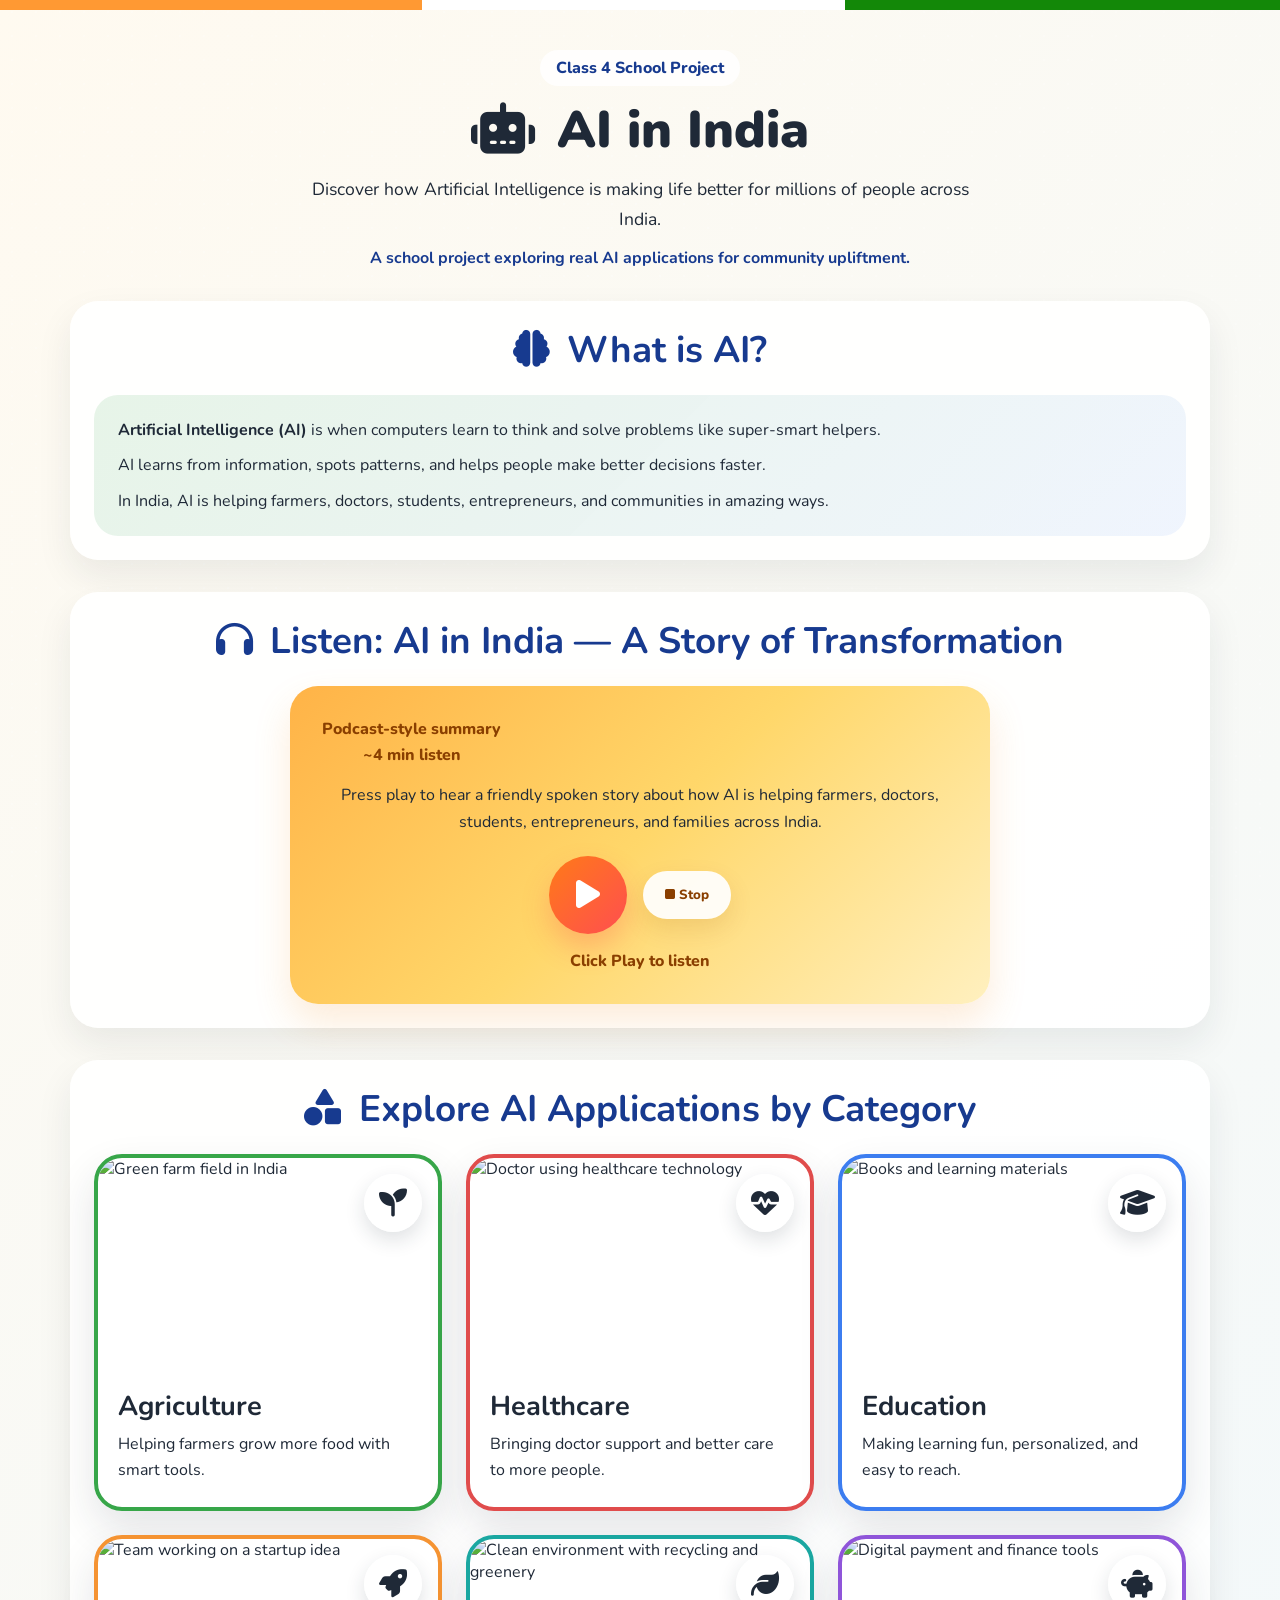
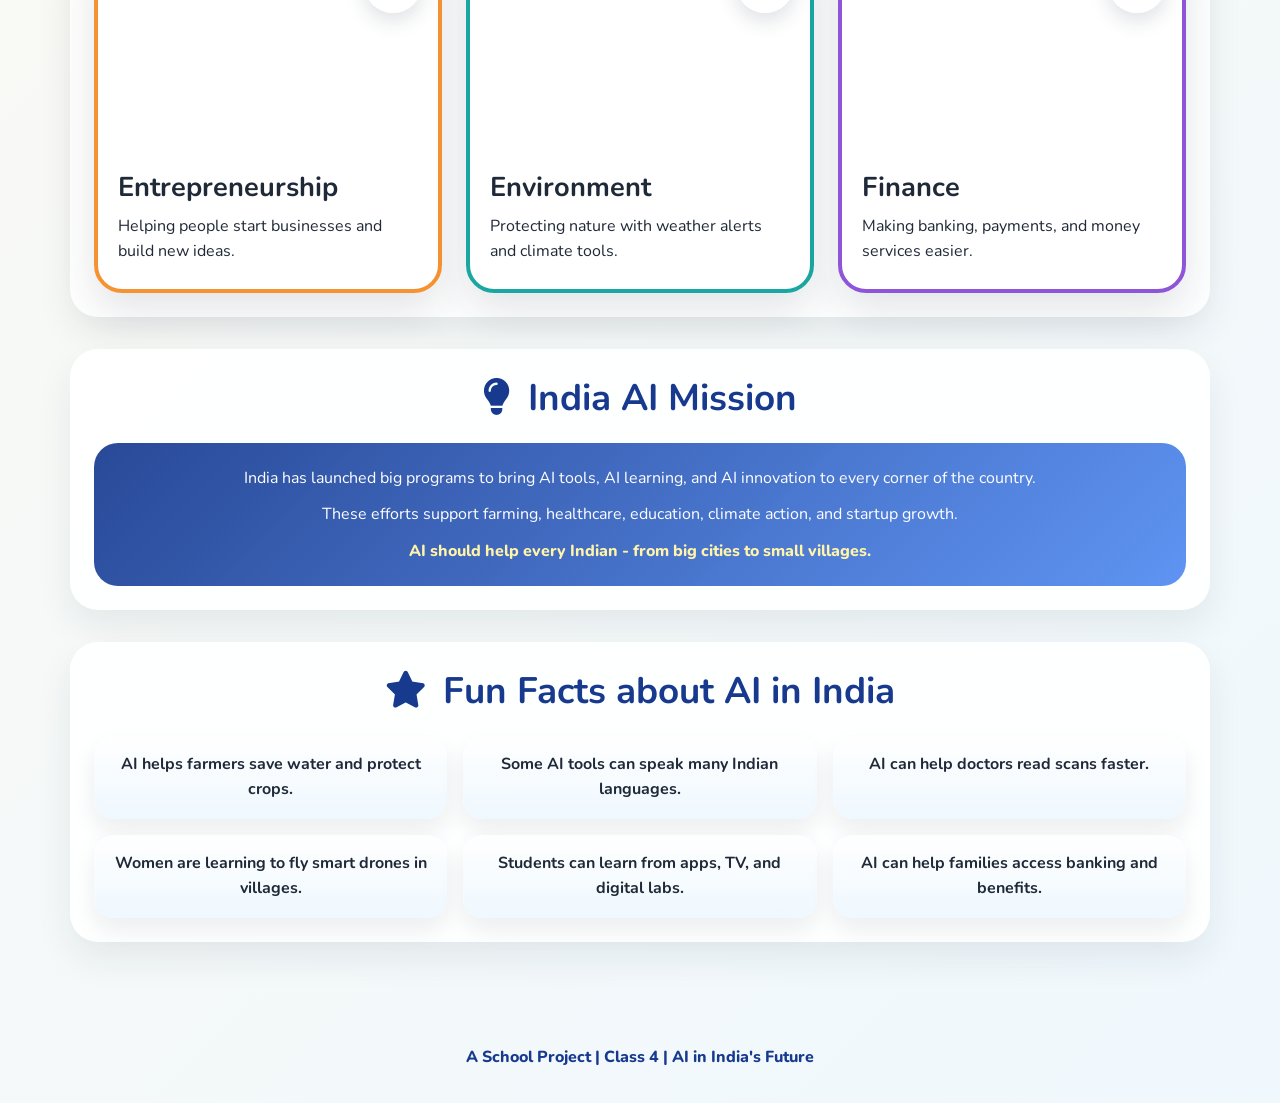
==== index.html @ e77ab3bb "AI in India - school project website Co-authored-by: Copilot <223556219+Copilot@users.noreply.github" ====
<!DOCTYPE html>
<html lang="en">
<head>
    <meta charset="UTF-8">
    <meta name="viewport" content="width=device-width, initial-scale=1.0">
    <title>AI in India's Future</title>
    <link rel="preconnect" href="https://fonts.googleapis.com">
    <link rel="preconnect" href="https://fonts.gstatic.com" crossorigin>
    <link href="https://fonts.googleapis.com/css2?family=Nunito:wght@400;700;800;900&display=swap" rel="stylesheet">
    <link rel="stylesheet" href="https://cdnjs.cloudflare.com/ajax/libs/font-awesome/6.5.0/css/all.min.css">
    <link rel="stylesheet" href="style.css">
</head>
<body class="home-page">
    <div class="tricolor-strip"></div>

    <header class="home-header reveal">
        <p class="eyebrow">Class 4 School Project</p>
        <h1><i class="fas fa-robot"></i> AI in India</h1>
        <p class="home-subtitle">Discover how Artificial Intelligence is making life better for millions of people across India.</p>
        <p class="home-tagline">A school project exploring real AI applications for community upliftment.</p>
    </header>

    <main class="home-main">
        <section class="home-section reveal">
            <h2 class="home-section-title"><i class="fas fa-brain"></i> What is AI?</h2>
            <div class="ai-explanation">
                <div class="ai-text">
                    <p><strong>Artificial Intelligence (AI)</strong> is when computers learn to think and solve problems like super-smart helpers.</p>
                    <p>AI learns from information, spots patterns, and helps people make better decisions faster.</p>
                    <p>In India, AI is helping farmers, doctors, students, entrepreneurs, and communities in amazing ways.</p>
                </div>
            </div>
        </section>

        <section class="home-section reveal">
            <h2 class="home-section-title"><i class="fas fa-headphones"></i> Listen: AI in India &mdash; A Story of Transformation</h2>
            <div class="audio-player-card">
                <div class="audio-player-top">
                    <div>
                        <p class="audio-badge">Podcast-style summary</p>
                        <p class="audio-duration">~4 min listen</p>
                    </div>
                </div>
                <p class="audio-description">Press play to hear a friendly spoken story about how AI is helping farmers, doctors, students, entrepreneurs, and families across India.</p>
                <div class="audio-controls">
                    <button id="audio-play-pause" class="audio-play-button" type="button" aria-label="Play audio summary"><i class="fas fa-play"></i></button>
                    <button id="audio-stop" class="audio-stop-button" type="button"><i class="fas fa-stop"></i> Stop</button>
                </div>
                <p id="audio-status" class="audio-status">Click Play to listen</p>
            </div>
        </section>

        <section class="home-section reveal" aria-label="AI categories">
            <h2 class="home-section-title"><i class="fas fa-shapes"></i> Explore AI Applications by Category</h2>
            <div class="tile-grid">
                <a class="category-tile tile-agriculture reveal" href="agriculture.html">
                    <span class="tile-icon"><i class="fas fa-seedling"></i></span>
                    <img src="https://images.unsplash.com/photo-1574943320219-553eb213f72d?w=400&h=250&fit=crop" alt="Green farm field in India">
                    <div class="tile-content">
                        <h2>Agriculture</h2>
                        <p>Helping farmers grow more food with smart tools.</p>
                    </div>
                </a>

                <a class="category-tile tile-healthcare reveal" href="healthcare.html">
                    <span class="tile-icon"><i class="fas fa-heart-pulse"></i></span>
                    <img src="https://images.unsplash.com/photo-1631815588090-d4bfec5b1ccb?w=400&h=250&fit=crop" alt="Doctor using healthcare technology">
                    <div class="tile-content">
                        <h2>Healthcare</h2>
                        <p>Bringing doctor support and better care to more people.</p>
                    </div>
                </a>

                <a class="category-tile tile-education reveal" href="education.html">
                    <span class="tile-icon"><i class="fas fa-graduation-cap"></i></span>
                    <img src="https://images.unsplash.com/photo-1497633762265-9d179a990aa6?w=400&h=250&fit=crop" alt="Books and learning materials">
                    <div class="tile-content">
                        <h2>Education</h2>
                        <p>Making learning fun, personalized, and easy to reach.</p>
                    </div>
                </a>

                <a class="category-tile tile-entrepreneurship reveal" href="entrepreneurship.html">
                    <span class="tile-icon"><i class="fas fa-rocket"></i></span>
                    <img src="https://images.unsplash.com/photo-1556761175-5973dc0f32e7?w=400&h=250&fit=crop" alt="Team working on a startup idea">
                    <div class="tile-content">
                        <h2>Entrepreneurship</h2>
                        <p>Helping people start businesses and build new ideas.</p>
                    </div>
                </a>

                <a class="category-tile tile-environment reveal" href="environment.html">
                    <span class="tile-icon"><i class="fas fa-leaf"></i></span>
                    <img src="https://images.unsplash.com/photo-1542601906990-b4d3fb778b09?w=400&h=250&fit=crop" alt="Clean environment with recycling and greenery">
                    <div class="tile-content">
                        <h2>Environment</h2>
                        <p>Protecting nature with weather alerts and climate tools.</p>
                    </div>
                </a>

                <a class="category-tile tile-finance reveal" href="finance.html">
                    <span class="tile-icon"><i class="fas fa-piggy-bank"></i></span>
                    <img src="https://images.unsplash.com/photo-1563013544-824ae1b704d3?w=400&h=250&fit=crop" alt="Digital payment and finance tools">
                    <div class="tile-content">
                        <h2>Finance</h2>
                        <p>Making banking, payments, and money services easier.</p>
                    </div>
                </a>
            </div>
        </section>

        <section class="home-section reveal">
            <h2 class="home-section-title"><i class="fas fa-lightbulb"></i> India AI Mission</h2>
            <div class="mission-box">
                <p>India has launched big programs to bring AI tools, AI learning, and AI innovation to every corner of the country.</p>
                <p>These efforts support farming, healthcare, education, climate action, and startup growth.</p>
                <p class="mission-quote">AI should help every Indian - from big cities to small villages.</p>
            </div>
        </section>

        <section class="home-section reveal">
            <h2 class="home-section-title"><i class="fas fa-star"></i> Fun Facts about AI in India</h2>
            <div class="facts-grid">
                <div class="fact reveal">AI helps farmers save water and protect crops.</div>
                <div class="fact reveal">Some AI tools can speak many Indian languages.</div>
                <div class="fact reveal">AI can help doctors read scans faster.</div>
                <div class="fact reveal">Women are learning to fly smart drones in villages.</div>
                <div class="fact reveal">Students can learn from apps, TV, and digital labs.</div>
                <div class="fact reveal">AI can help families access banking and benefits.</div>
            </div>
        </section>
    </main>

    <footer class="site-footer">
        <p>A School Project | Class 4 | AI in India's Future</p>
    </footer>

    <script src="script.js"></script>
</body>
</html>
---- style.css ----
:root {
    --saffron: #ff9933;
    --green: #138808;
    --navy: #173a8f;
    --ink: #1f2937;
    --white: #ffffff;
    --shadow: 0 18px 40px rgba(31, 41, 55, 0.12);
}

* {
    box-sizing: border-box;
    margin: 0;
    padding: 0;
}

html {
    scroll-behavior: smooth;
}

body {
    font-family: 'Nunito', sans-serif;
    color: var(--ink);
    min-height: 100vh;
    overflow-x: hidden;
    background: linear-gradient(135deg, #fffaf0, #eef8ff, #f6f0ff);
    background-size: 220% 220%;
    animation: dreamyBackground 16s ease infinite;
}

body::before {
    content: "";
    position: fixed;
    inset: 0;
    pointer-events: none;
    background-image: radial-gradient(rgba(255, 255, 255, 0.7) 1px, transparent 1px);
    background-size: 24px 24px;
    opacity: 0.35;
}

a {
    color: inherit;
    text-decoration: none;
}

img {
    display: block;
    width: 100%;
    max-width: 100%;
}

.tricolor-strip {
    height: 10px;
    background: linear-gradient(90deg, var(--saffron) 0%, var(--saffron) 33%, #ffffff 33%, #ffffff 66%, var(--green) 66%, var(--green) 100%);
}

.home-header,
.page-header,
.page-content,
.site-footer {
    position: relative;
    z-index: 1;
}

.home-header {
    max-width: 1100px;
    margin: 0 auto;
    padding: 2.5rem 1.25rem 1rem;
    text-align: center;
}

.eyebrow {
    display: inline-block;
    padding: 0.45rem 1rem;
    border-radius: 999px;
    background: rgba(255, 255, 255, 0.8);
    color: var(--navy);
    font-weight: 800;
    margin-bottom: 1rem;
}

.home-header h1,
.hero-text h1 {
    font-size: clamp(2rem, 4vw, 3.4rem);
    line-height: 1.1;
    font-weight: 900;
}

.home-header h1 i,
.hero-text h1 i,
.home-section-title i,
.back-home i,
.learn-more i,
.program-card strong i {
    margin-right: 0.45rem;
}

.home-subtitle,
.hero-text p,
.page-intro {
    font-size: 1.1rem;
    line-height: 1.7;
}

.home-subtitle {
    max-width: 700px;
    margin: 1rem auto 0;
}

.home-main {
    max-width: 1180px;
    margin: 0 auto;
    padding: 1rem 1.25rem 3rem;
}

.tile-grid {
    display: grid;
    grid-template-columns: 1fr;
    gap: 1.5rem;
}

.category-tile {
    position: relative;
    overflow: hidden;
    border-radius: 28px;
    background: rgba(255, 255, 255, 0.96);
    box-shadow: var(--shadow);
    border: 4px solid transparent;
    transition: transform 0.25s ease, box-shadow 0.25s ease;
}

.category-tile:hover,
.category-tile:focus-visible,
.program-card:hover,
.learn-more:hover,
.back-home:hover {
    transform: translateY(-8px);
}

.category-tile:hover,
.category-tile:focus-visible,
.program-card:hover {
    box-shadow: 0 24px 50px rgba(31, 41, 55, 0.18);
}

.category-tile img {
    height: 210px;
    object-fit: cover;
}

.tile-icon {
    position: absolute;
    top: 16px;
    right: 16px;
    width: 58px;
    height: 58px;
    display: grid;
    place-items: center;
    border-radius: 50%;
    font-size: 1.75rem;
    background: rgba(255, 255, 255, 0.92);
    box-shadow: 0 8px 20px rgba(31, 41, 55, 0.14);
}

.tile-content {
    padding: 1.25rem 1.25rem 1.5rem;
}

.tile-content h2 {
    font-size: 1.7rem;
    margin-bottom: 0.45rem;
}

.tile-content p {
    font-size: 1rem;
    line-height: 1.6;
}

.tile-agriculture { border-color: #37a649; }
.tile-healthcare { border-color: #e04c4c; }
.tile-education { border-color: #3c7df0; }
.tile-entrepreneurship { border-color: #f59332; }
.tile-environment { border-color: #1aa7a1; }
.tile-finance { border-color: #8f55d9; }

.page-theme {
    --accent: #3c7df0;
    --accent-soft: rgba(60, 125, 240, 0.1);
}

.page-agriculture { --accent: #37a649; --accent-soft: rgba(55, 166, 73, 0.12); }
.page-healthcare { --accent: #e04c4c; --accent-soft: rgba(224, 76, 76, 0.12); }
.page-education { --accent: #3c7df0; --accent-soft: rgba(60, 125, 240, 0.12); }
.page-entrepreneurship { --accent: #f59332; --accent-soft: rgba(245, 147, 50, 0.14); }
.page-environment { --accent: #1aa7a1; --accent-soft: rgba(26, 167, 161, 0.14); }
.page-finance { --accent: #8f55d9; --accent-soft: rgba(143, 85, 217, 0.14); }

.page-header {
    max-width: 1180px;
    margin: 0 auto;
    padding: 1.25rem 1.25rem 0;
}

.back-home {
    display: inline-flex;
    align-items: center;
    gap: 0.5rem;
    min-height: 44px;
    padding: 0.8rem 1.2rem;
    border-radius: 999px;
    background: rgba(255, 255, 255, 0.92);
    color: var(--navy);
    font-weight: 800;
    box-shadow: 0 12px 25px rgba(23, 58, 143, 0.14);
    transition: transform 0.25s ease, box-shadow 0.25s ease;
}

.hero-banner {
    position: relative;
    max-width: 1180px;
    margin: 1.25rem auto 2rem;
    border-radius: 32px;
    overflow: hidden;
    box-shadow: var(--shadow);
}

.hero-banner img {
    height: min(45vw, 380px);
    min-height: 260px;
    object-fit: cover;
}

.hero-overlay {
    position: absolute;
    inset: 0;
    background: linear-gradient(120deg, rgba(15, 23, 42, 0.78), rgba(15, 23, 42, 0.25));
}

.hero-text {
    position: absolute;
    left: 2rem;
    right: 2rem;
    bottom: 2rem;
    color: var(--white);
}

.hero-text p {
    max-width: 760px;
    margin-top: 0.75rem;
}

.page-content {
    max-width: 1180px;
    margin: 0 auto;
    padding: 0 1.25rem 3rem;
}

.page-intro {
    background: rgba(255, 255, 255, 0.88);
    border-radius: 24px;
    padding: 1.4rem 1.5rem;
    margin-bottom: 1.5rem;
    box-shadow: 0 12px 28px rgba(31, 41, 55, 0.08);
}

.state-section {
    background: rgba(255, 255, 255, 0.9);
    border-radius: 28px;
    padding: 1.4rem;
    margin-bottom: 1.6rem;
    border-top: 8px solid var(--accent);
    box-shadow: 0 16px 36px rgba(31, 41, 55, 0.08);
}

.state-title {
    font-size: 1.8rem;
    color: var(--accent);
    margin-bottom: 1rem;
}

.program-grid {
    display: grid;
    grid-template-columns: 1fr;
    gap: 1.25rem;
}

.program-card {
    display: flex;
    flex-direction: column;
    gap: 0.9rem;
    background: linear-gradient(180deg, var(--accent-soft), rgba(255, 255, 255, 0.96));
    border-radius: 24px;
    padding: 1.25rem;
    border-left: 8px solid var(--accent);
    box-shadow: 0 12px 28px rgba(31, 41, 55, 0.08);
    transition: transform 0.25s ease, box-shadow 0.25s ease;
}

.program-card h3 {
    font-size: 1.35rem;
    line-height: 1.3;
}

.program-card p {
    line-height: 1.6;
}

.learn-more {
    margin-top: auto;
    display: inline-flex;
    align-items: center;
    justify-content: center;
    gap: 0.4rem;
    min-height: 44px;
    padding: 0.8rem 1.2rem;
    border-radius: 999px;
    background: var(--accent);
    color: var(--white);
    font-weight: 800;
    transition: transform 0.25s ease, opacity 0.25s ease;
}

.learn-more:hover {
    opacity: 0.92;
}

.site-footer {
    text-align: center;
    padding: 1.5rem 1rem 2.2rem;
    font-weight: 800;
    color: var(--navy);
}

.reveal {
    opacity: 0;
    transform: translateY(24px);
    transition: opacity 0.6s ease, transform 0.6s ease;
}

.reveal.visible {
    opacity: 1;
    transform: translateY(0);
}

.home-tagline {
    margin-top: 0.75rem;
    color: var(--navy);
    font-weight: 700;
}

.home-section {
    margin-bottom: 2rem;
    padding: 1.5rem;
    border-radius: 28px;
    background: rgba(255, 255, 255, 0.9);
    box-shadow: 0 16px 36px rgba(31, 41, 55, 0.08);
}

.home-section-title {
    text-align: center;
    font-size: clamp(1.7rem, 3vw, 2.3rem);
    color: var(--navy);
    margin-bottom: 1.25rem;
}

.ai-explanation {
    display: grid;
    grid-template-columns: minmax(0, 1fr) 120px;
    gap: 1.25rem;
    align-items: center;
    background: linear-gradient(135deg, rgba(55, 166, 73, 0.12), rgba(60, 125, 240, 0.08));
    border-radius: 24px;
    padding: 1.5rem;
}

.ai-text p + p {
    margin-top: 0.85rem;
}

.ai-icon {
    display: grid;
    place-items: center;
    width: 110px;
    height: 110px;
    margin: 0 auto;
    border-radius: 50%;
    font-size: 2.5rem;
    background: rgba(255, 255, 255, 0.95);
    box-shadow: 0 10px 24px rgba(31, 41, 55, 0.12);
}

.mission-box {
    border-radius: 24px;
    padding: 1.5rem;
    text-align: center;
    background: linear-gradient(135deg, rgba(23, 58, 143, 0.92), rgba(60, 125, 240, 0.82));
    color: var(--white);
}

.mission-box p + p {
    margin-top: 0.9rem;
}

.mission-quote {
    font-weight: 800;
    color: #fff4a8;
}

.facts-grid {
    display: grid;
    grid-template-columns: 1fr;
    gap: 1rem;
}

.fact {
    padding: 1rem 1.1rem;
    border-radius: 20px;
    background: linear-gradient(180deg, rgba(255, 255, 255, 0.95), rgba(238, 248, 255, 0.95));
    box-shadow: 0 12px 24px rgba(31, 41, 55, 0.08);
    font-weight: 700;
    line-height: 1.6;
    text-align: center;
}

.audio-player-card {
    border-radius: 28px;
    padding: 2rem;
    background: linear-gradient(135deg, #ffb347, #ffd76a, #fff0bf);
    box-shadow: 0 18px 36px rgba(245, 147, 50, 0.18);
    max-width: 700px;
    margin: 0 auto;
    text-align: center;
}

.audio-player-top {
    display: flex;
    justify-content: flex-start;
    align-items: center;
    gap: 1rem;
}

.audio-badge,
.audio-duration {
    font-weight: 800;
    color: #8a3f00;
}

.audio-duration {
    margin-top: 0.25rem;
}

.audio-emoji {
    font-size: 2.4rem;
}

.audio-description {
    margin-top: 1rem;
    line-height: 1.7;
}

.audio-controls {
    display: flex;
    align-items: center;
    justify-content: center;
    gap: 1rem;
    margin-top: 1.25rem;
}

.audio-play-button,
.audio-stop-button {
    border: none;
    font-family: inherit;
    font-weight: 800;
    cursor: pointer;
    min-height: 44px;
    transition: transform 0.25s ease, box-shadow 0.25s ease, opacity 0.25s ease;
}

.audio-play-button {
    width: 78px;
    height: 78px;
    border-radius: 50%;
    background: linear-gradient(135deg, #ff7a18, #ff4e50);
    color: var(--white);
    font-size: 2rem;
    box-shadow: 0 14px 28px rgba(255, 78, 80, 0.28);
}

.audio-stop-button {
    padding: 0.95rem 1.4rem;
    border-radius: 999px;
    background: rgba(255, 255, 255, 0.92);
    color: #8a3f00;
    box-shadow: 0 10px 24px rgba(138, 63, 0, 0.12);
}

.audio-play-button:hover,
.audio-stop-button:hover {
    transform: translateY(-3px);
}

.audio-play-button.is-speaking {
    animation: pulsePlayer 1.4s infinite;
}

.audio-status {
    margin-top: 1rem;
    font-weight: 800;
    color: #8a3f00;
}

@keyframes pulsePlayer {
    0% {
        box-shadow: 0 0 0 0 rgba(255, 78, 80, 0.35), 0 14px 28px rgba(255, 78, 80, 0.28);
    }
    70% {
        box-shadow: 0 0 0 18px rgba(255, 78, 80, 0), 0 14px 28px rgba(255, 78, 80, 0.28);
    }
    100% {
        box-shadow: 0 0 0 0 rgba(255, 78, 80, 0), 0 14px 28px rgba(255, 78, 80, 0.28);
    }
}

@keyframes dreamyBackground {
    0% { background-position: 0% 50%; }
    50% { background-position: 100% 50%; }
    100% { background-position: 0% 50%; }
}

@media (max-width: 480px) {
    .home-header,
    .home-main,
    .page-header,
    .page-content {
        padding-left: 1rem;
        padding-right: 1rem;
    }

    .home-header {
        padding-top: 1.75rem;
    }

    .home-header h1,
    .hero-text h1 {
        font-size: 1.9rem;
    }

    .home-subtitle,
    .hero-text p,
    .page-intro,
    .tile-content p,
    .program-card p,
    .fact,
    .audio-description {
        font-size: 0.98rem;
    }

    .home-section,
    .state-section,
    .page-intro,
    .audio-player-card {
        padding: 1rem;
        border-radius: 22px;
    }

    .hero-banner {
        border-radius: 24px;
        margin: 1rem auto 1.5rem;
    }

    .hero-banner img {
        min-height: 220px;
        height: 58vw;
    }

    .hero-text {
        left: 1rem;
        right: 1rem;
        bottom: 1rem;
    }

    .tile-content,
    .program-card {
        padding: 1rem;
    }

    .tile-content h2,
    .program-card h3,
    .state-title {
        font-size: 1.25rem;
    }

    .audio-player-top,
    .audio-controls,
    .ai-explanation {
        flex-direction: column;
        grid-template-columns: 1fr;
        text-align: center;
    }

    .audio-controls {
        align-items: stretch;
    }

    .audio-play-button,
    .audio-stop-button,
    .back-home,
    .learn-more {
        width: 100%;
        justify-content: center;
    }

    .audio-play-button {
        width: 72px;
        height: 72px;
        align-self: center;
    }

    .tile-icon {
        width: 52px;
        height: 52px;
        font-size: 1.4rem;
    }
}

@media (min-width: 481px) and (max-width: 767px) {
    .home-header,
    .home-main,
    .page-header,
    .page-content {
        padding-left: 1rem;
        padding-right: 1rem;
    }

    .hero-text {
        left: 1.25rem;
        right: 1.25rem;
        bottom: 1.25rem;
    }

    .ai-explanation {
        grid-template-columns: 1fr;
        text-align: center;
    }

    .audio-player-top,
    .audio-controls {
        flex-direction: column;
        align-items: flex-start;
    }
}

@media (min-width: 768px) and (max-width: 1024px) {
    .tile-grid,
    .program-grid,
    .facts-grid {
        grid-template-columns: repeat(2, minmax(0, 1fr));
    }

    .hero-text {
        left: 1.5rem;
        right: 1.5rem;
        bottom: 1.5rem;
    }
}

@media (min-width: 1025px) and (max-width: 1199px) {
    .tile-grid,
    .program-grid {
        grid-template-columns: repeat(2, minmax(0, 1fr));
    }

    .facts-grid {
        grid-template-columns: repeat(3, minmax(0, 1fr));
    }
}

@media (min-width: 1200px) {
    .tile-grid,
    .program-grid {
        grid-template-columns: repeat(3, minmax(0, 1fr));
    }

    .facts-grid {
        grid-template-columns: repeat(3, minmax(0, 1fr));
    }
}
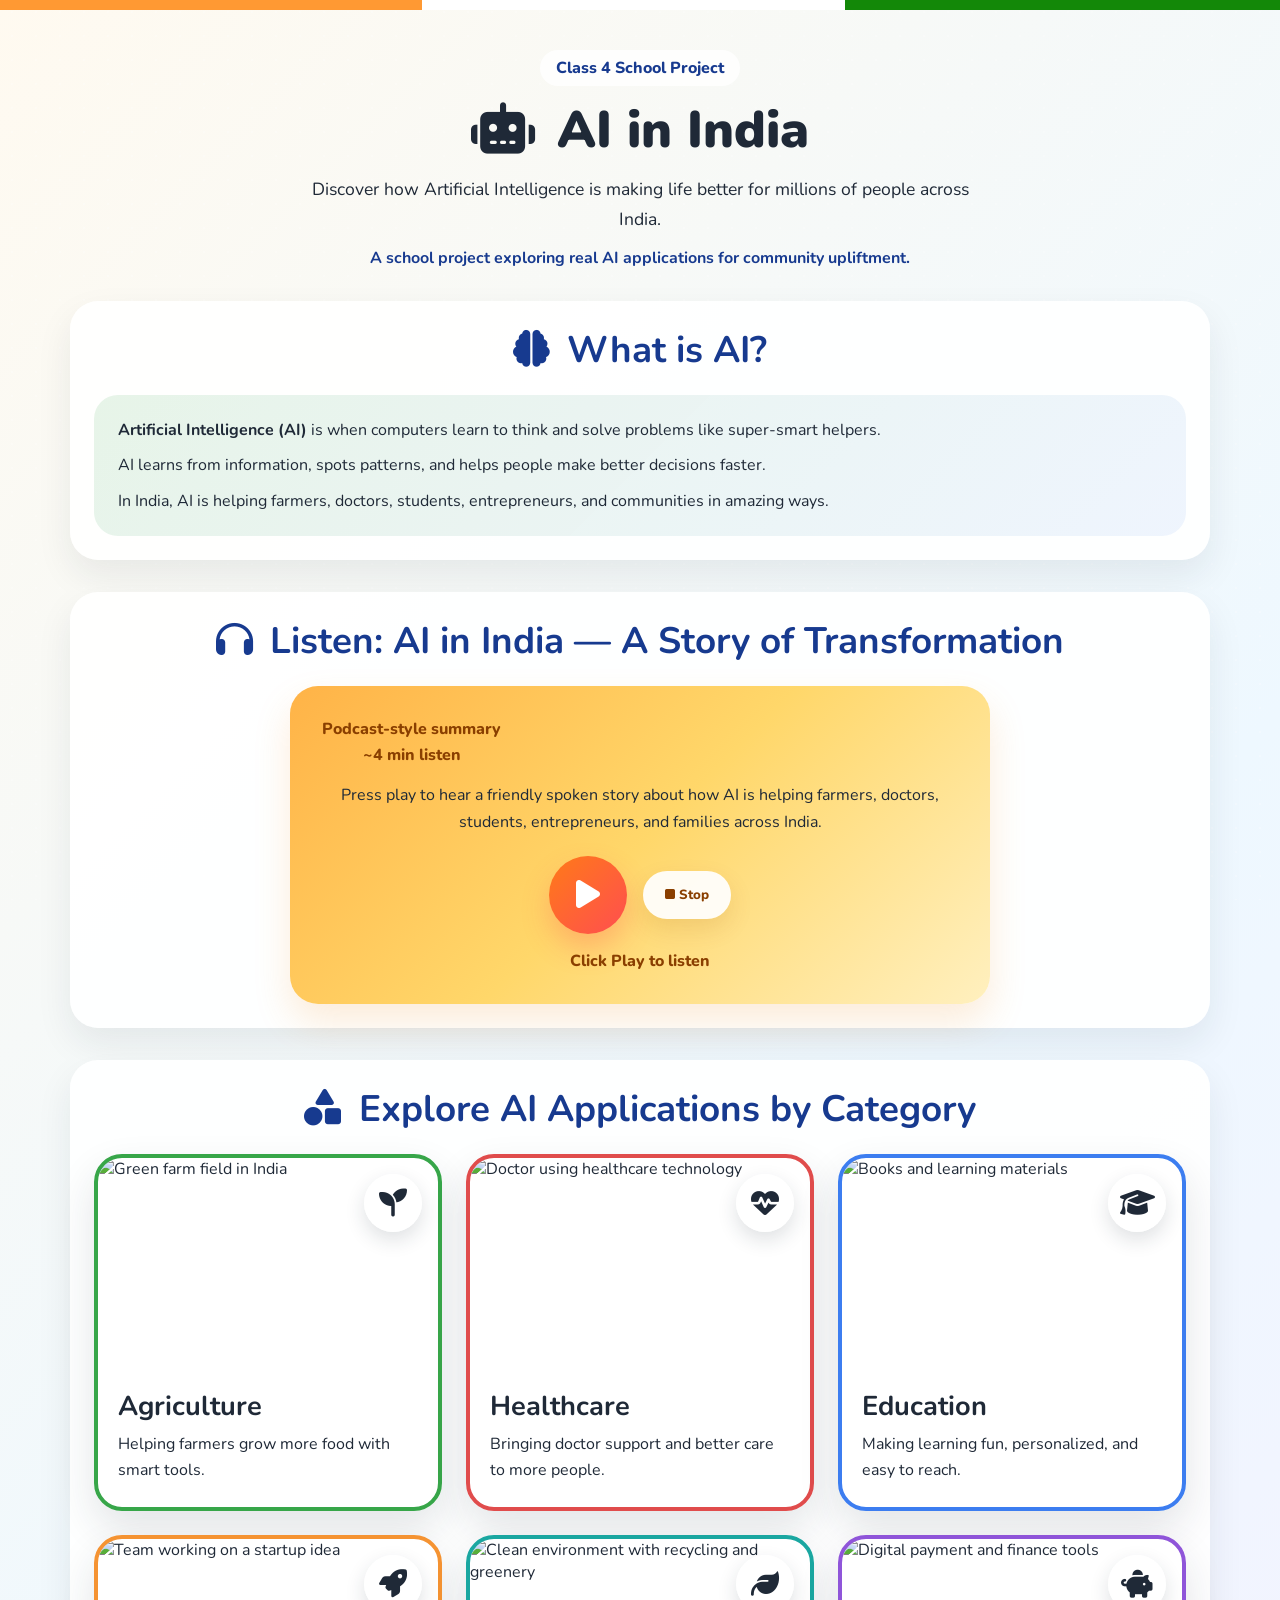
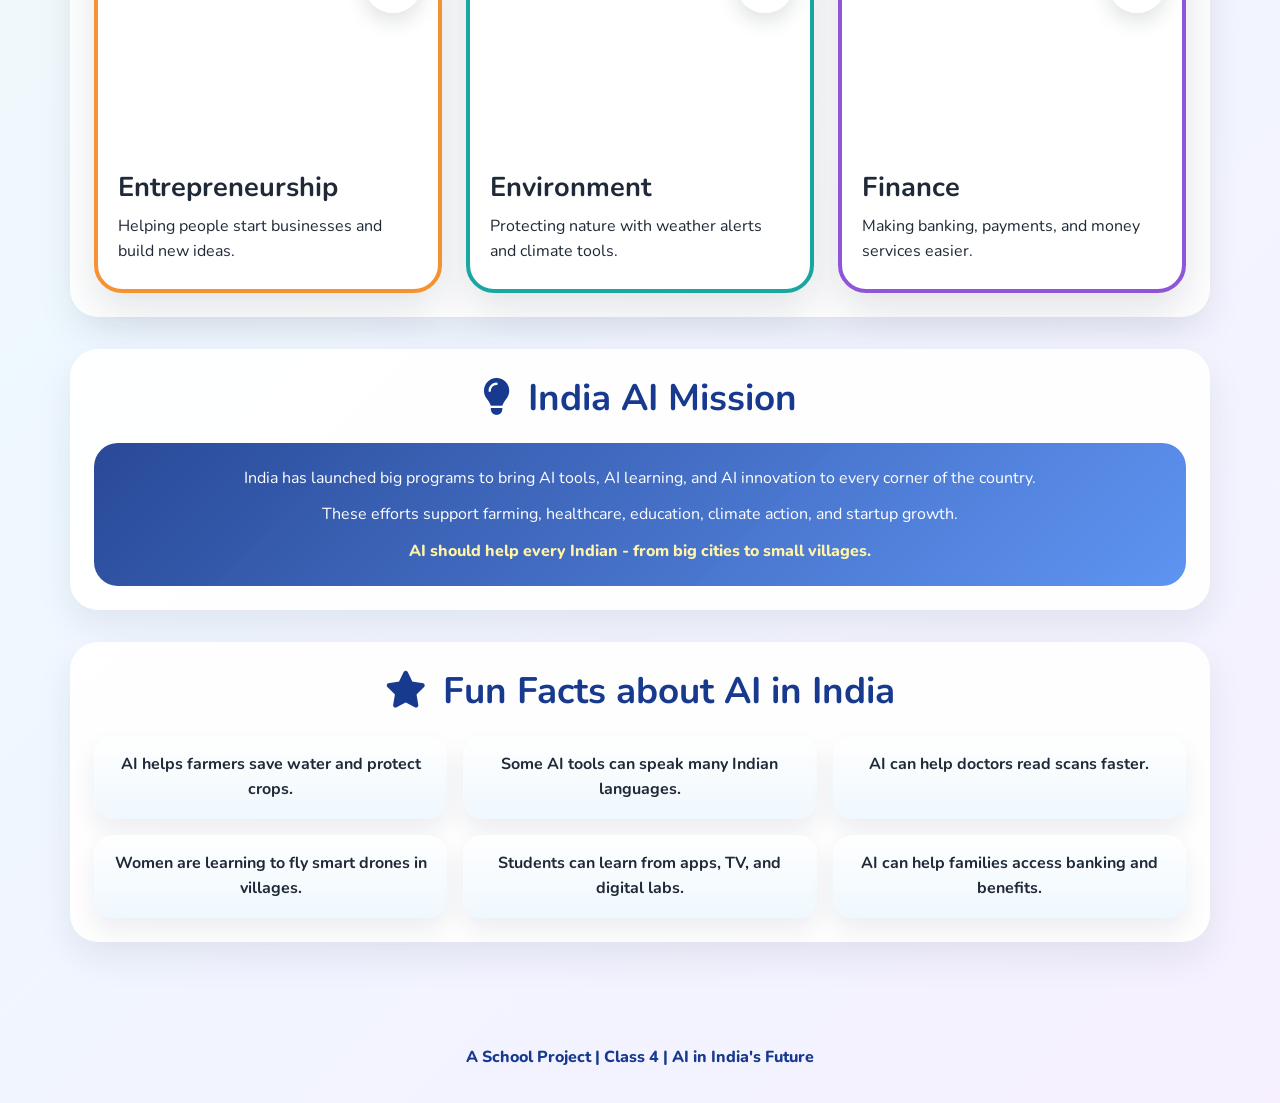
==== commit 28d87023: "Fix mobile rendering: progressive loading, lazy images, reduced GPU load - Remove expensive backgrou" ====
--- a/index.html
+++ b/index.html
@@ -1,4 +1,4 @@
-<!DOCTYPE html>
+﻿<!DOCTYPE html>
 <html lang="en">
 <head>
     <meta charset="UTF-8">
@@ -55,7 +55,7 @@
             <div class="tile-grid">
                 <a class="category-tile tile-agriculture reveal" href="agriculture.html">
                     <span class="tile-icon"><i class="fas fa-seedling"></i></span>
-                    <img src="https://images.unsplash.com/photo-1574943320219-553eb213f72d?w=400&h=250&fit=crop" alt="Green farm field in India">
+                    <img loading="lazy" src="https://images.unsplash.com/photo-1574943320219-553eb213f72d?w=400&h=250&fit=crop" alt="Green farm field in India">
                     <div class="tile-content">
                         <h2>Agriculture</h2>
                         <p>Helping farmers grow more food with smart tools.</p>
@@ -64,7 +64,7 @@
 
                 <a class="category-tile tile-healthcare reveal" href="healthcare.html">
                     <span class="tile-icon"><i class="fas fa-heart-pulse"></i></span>
-                    <img src="https://images.unsplash.com/photo-1631815588090-d4bfec5b1ccb?w=400&h=250&fit=crop" alt="Doctor using healthcare technology">
+                    <img loading="lazy" src="https://images.unsplash.com/photo-1631815588090-d4bfec5b1ccb?w=400&h=250&fit=crop" alt="Doctor using healthcare technology">
                     <div class="tile-content">
                         <h2>Healthcare</h2>
                         <p>Bringing doctor support and better care to more people.</p>
@@ -73,7 +73,7 @@
 
                 <a class="category-tile tile-education reveal" href="education.html">
                     <span class="tile-icon"><i class="fas fa-graduation-cap"></i></span>
-                    <img src="https://images.unsplash.com/photo-1497633762265-9d179a990aa6?w=400&h=250&fit=crop" alt="Books and learning materials">
+                    <img loading="lazy" src="https://images.unsplash.com/photo-1497633762265-9d179a990aa6?w=400&h=250&fit=crop" alt="Books and learning materials">
                     <div class="tile-content">
                         <h2>Education</h2>
                         <p>Making learning fun, personalized, and easy to reach.</p>
@@ -82,7 +82,7 @@
 
                 <a class="category-tile tile-entrepreneurship reveal" href="entrepreneurship.html">
                     <span class="tile-icon"><i class="fas fa-rocket"></i></span>
-                    <img src="https://images.unsplash.com/photo-1556761175-5973dc0f32e7?w=400&h=250&fit=crop" alt="Team working on a startup idea">
+                    <img loading="lazy" src="https://images.unsplash.com/photo-1556761175-5973dc0f32e7?w=400&h=250&fit=crop" alt="Team working on a startup idea">
                     <div class="tile-content">
                         <h2>Entrepreneurship</h2>
                         <p>Helping people start businesses and build new ideas.</p>
@@ -91,7 +91,7 @@
 
                 <a class="category-tile tile-environment reveal" href="environment.html">
                     <span class="tile-icon"><i class="fas fa-leaf"></i></span>
-                    <img src="https://images.unsplash.com/photo-1542601906990-b4d3fb778b09?w=400&h=250&fit=crop" alt="Clean environment with recycling and greenery">
+                    <img loading="lazy" src="https://images.unsplash.com/photo-1542601906990-b4d3fb778b09?w=400&h=250&fit=crop" alt="Clean environment with recycling and greenery">
                     <div class="tile-content">
                         <h2>Environment</h2>
                         <p>Protecting nature with weather alerts and climate tools.</p>
@@ -100,7 +100,7 @@
 
                 <a class="category-tile tile-finance reveal" href="finance.html">
                     <span class="tile-icon"><i class="fas fa-piggy-bank"></i></span>
-                    <img src="https://images.unsplash.com/photo-1563013544-824ae1b704d3?w=400&h=250&fit=crop" alt="Digital payment and finance tools">
+                    <img loading="lazy" src="https://images.unsplash.com/photo-1563013544-824ae1b704d3?w=400&h=250&fit=crop" alt="Digital payment and finance tools">
                     <div class="tile-content">
                         <h2>Finance</h2>
                         <p>Making banking, payments, and money services easier.</p>
@@ -135,6 +135,8 @@
         <p>A School Project | Class 4 | AI in India's Future</p>
     </footer>
 
-    <script src="script.js"></script>
+    <script src="script.js" defer></script>
 </body>
 </html>
+
+
--- a/style.css
+++ b/style.css
@@ -23,8 +23,6 @@
     min-height: 100vh;
     overflow-x: hidden;
     background: linear-gradient(135deg, #fffaf0, #eef8ff, #f6f0ff);
-    background-size: 220% 220%;
-    animation: dreamyBackground 16s ease infinite;
 }
 
 body::before {
@@ -35,6 +33,12 @@
     background-image: radial-gradient(rgba(255, 255, 255, 0.7) 1px, transparent 1px);
     background-size: 24px 24px;
     opacity: 0.35;
+}
+
+@media (max-width: 768px) {
+    body::before {
+        display: none;
+    }
 }
 
 a {
@@ -336,7 +340,8 @@
     transition: opacity 0.6s ease, transform 0.6s ease;
 }
 
-.reveal.visible {
+.reveal.visible,
+.no-js .reveal {
     opacity: 1;
     transform: translateY(0);
 }
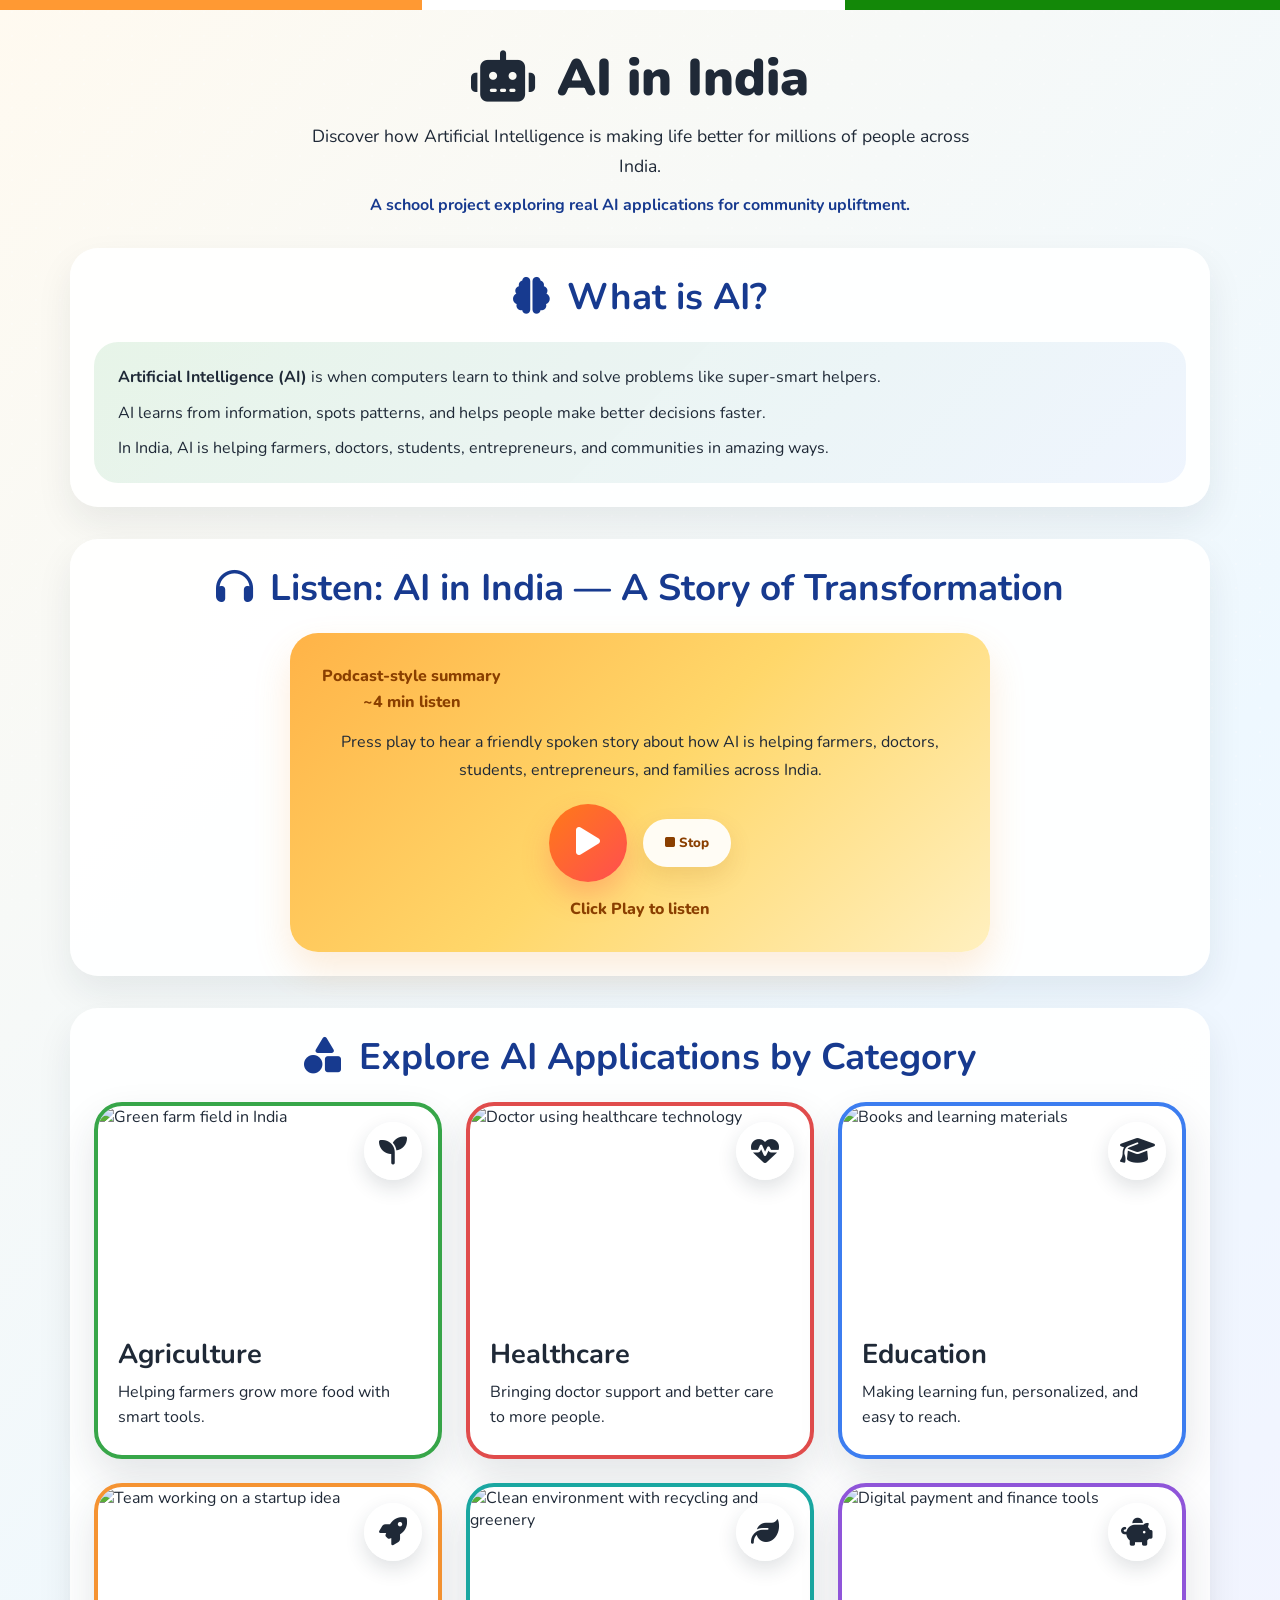
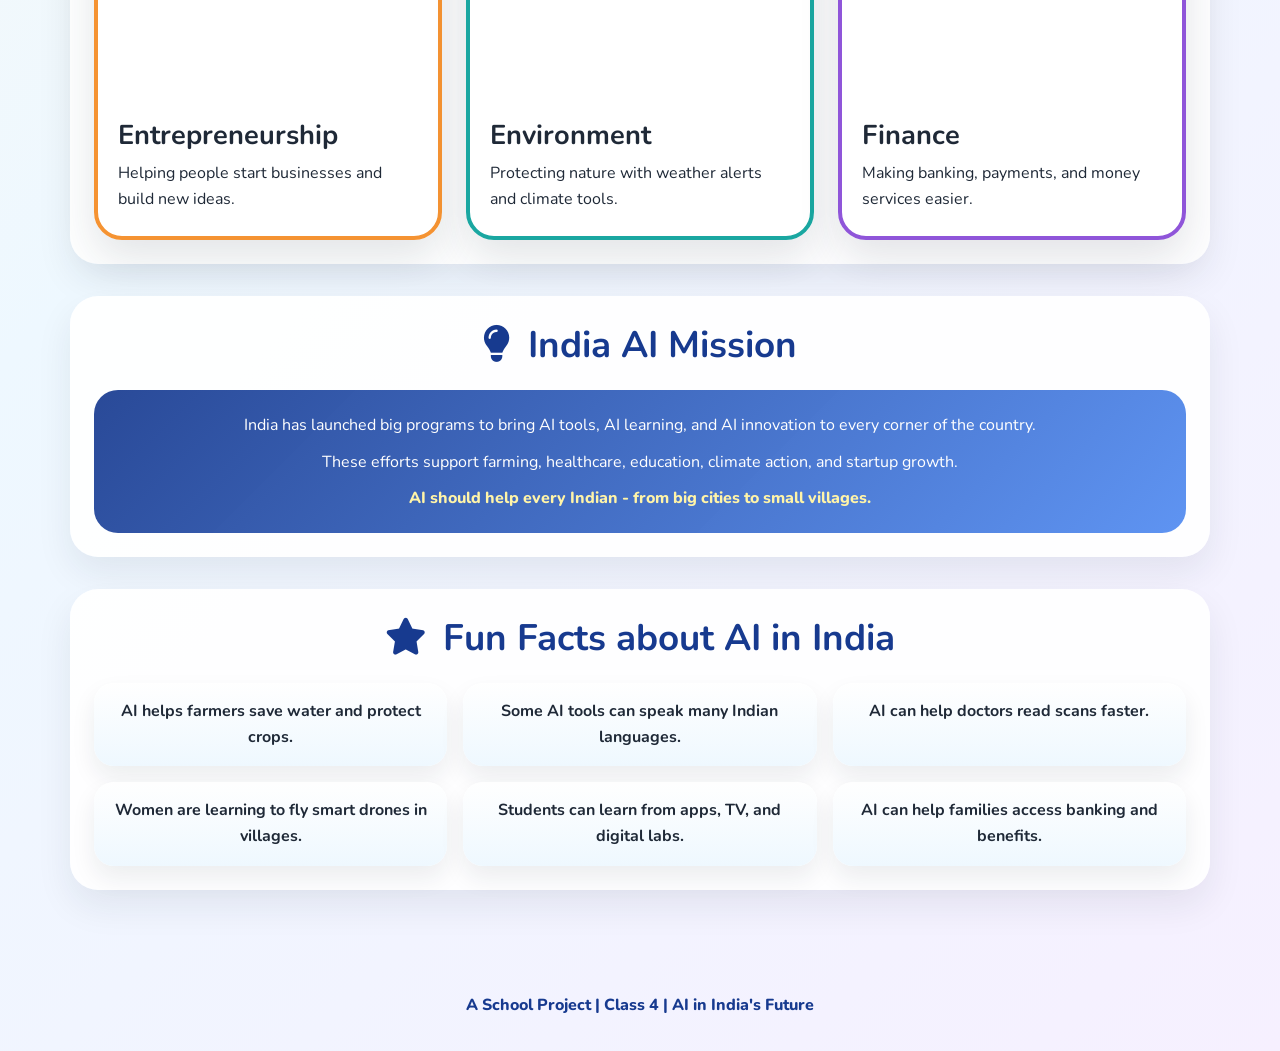
==== commit e88586a5: "Remove Class 4 School Project heading Co-authored-by: Copilot <223556219+Copilot@users.noreply.githu" ====
--- a/index.html
+++ b/index.html
@@ -14,7 +14,6 @@
     <div class="tricolor-strip"></div>
 
     <header class="home-header reveal">
-        <p class="eyebrow">Class 4 School Project</p>
         <h1><i class="fas fa-robot"></i> AI in India</h1>
         <p class="home-subtitle">Discover how Artificial Intelligence is making life better for millions of people across India.</p>
         <p class="home-tagline">A school project exploring real AI applications for community upliftment.</p>
